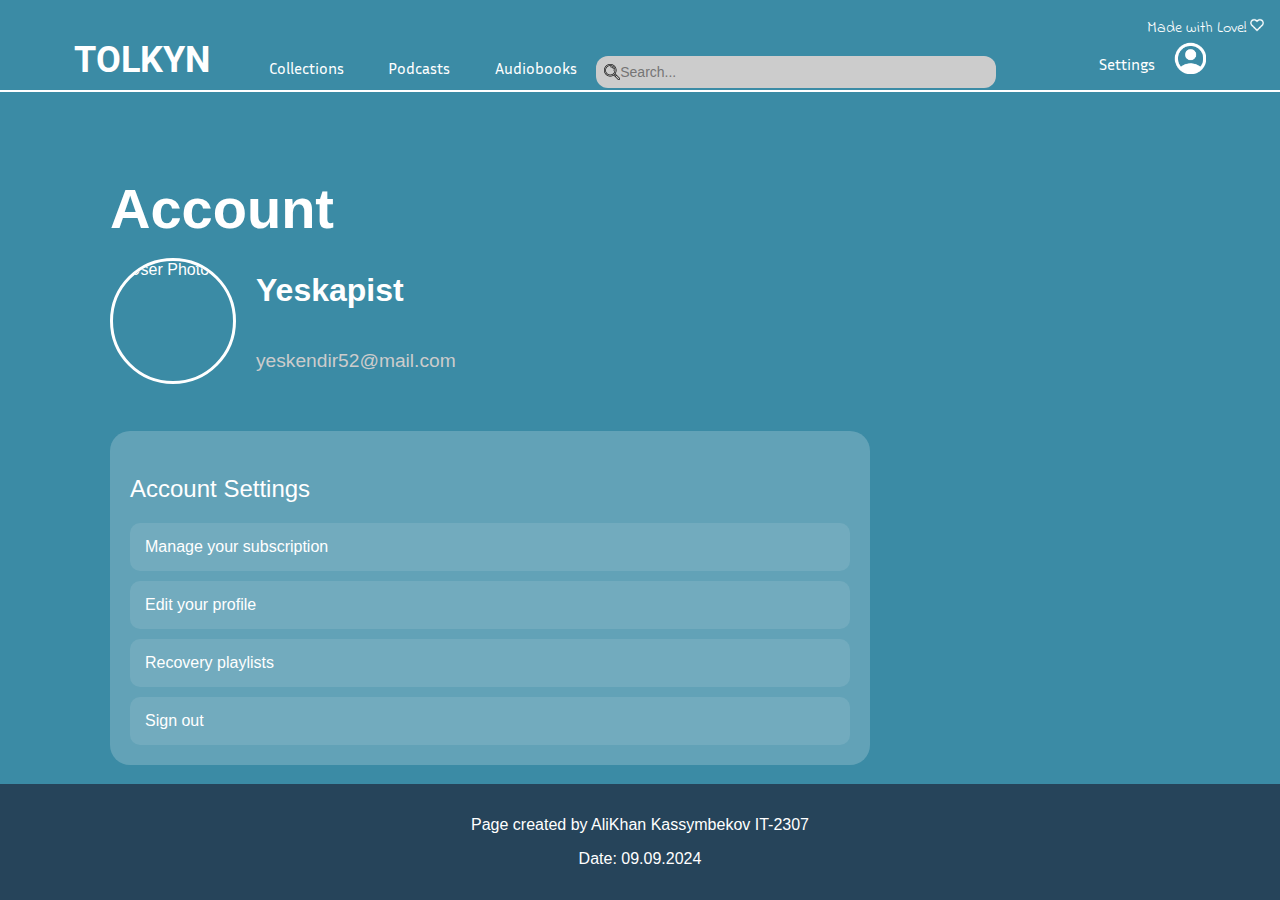
==== account.html @ 8cffb28a "update" ====
<!DOCTYPE html>
<html lang="en">
<head>
    <meta charset="UTF-8">
    <meta name="viewport" content="width=device-width, initial-scale=1.0">
    <link rel="stylesheet" href="menu.css"> 
    <link rel="stylesheet" href="account.css"> 
    <link rel="preconnect" href="https://fonts.googleapis.com">
    <link rel="preconnect" href="https://fonts.gstatic.com" crossorigin>
    <link href="https://fonts.googleapis.com/css2?family=Roboto:wght@100;700&display=swap" rel="stylesheet">
    <link rel="preconnect" href="https://fonts.googleapis.com">
    <link rel="preconnect" href="https://fonts.gstatic.com" crossorigin>
    <link href="https://fonts.googleapis.com/css2?family=Inria+Sans:wght@300;400&display=swap" rel="stylesheet">
    <link rel="preconnect" href="https://fonts.googleapis.com">
    <link rel="preconnect" href="https://fonts.gstatic.com" crossorigin>
    <link href="https://fonts.googleapis.com/css2?family=Indie+Flower&family=Inria+Sans:wght@300;400&display=swap" rel="stylesheet">
    <title>Tolkyn</title>
</head>
<body>

<div class="header">
    <div class="container">
        <div class="header-line"> 

            <div class="header-name">
                <a class="nav-header" href="home.html">TOLKYN</a>
            </div>
            <div class="nav">
                <a class="nav-item" href="collections.html">Collections</a>
                <a class="nav-item" href="podcasts.html">Podcasts</a>
                <a class="nav-item" href="audiobooks.html">Audiobooks</a>
            </div>

            <form autocomplete="off" action="/search" method="GET">
                <div class="autocomplete">
                  <div class="search-container">
                    <img src="images/lens.png" class="search-icon" alt="Search Icon">
                    <input id="search" type="text" name="query" placeholder="Search...">
                  </div>
                </div>
            </form>

            <div class="menu-settings">
                <a class="nav-item" href="settings.html">Settings</a>
            </div>
            <div class="menu-account">
                <a href="account.html">
                    <img class="account-image" src="images/account.png" alt="account">
                </a>
            </div>

            

        </div>
    </div>
    <div class="made-with-love">
        Made with Love!
        <img class="heart-image" src="images/heart.png" >
    </div>
</div>
<div class="bar1"></div>
<div class="main-account">
    <h1 class="account-title">Account</h1>
    <div class="account-info">
        <img class="account-photo" src="/Users/topcash/Documents/music_website-3/images/accountmertay.jpg" alt="User Photo">
        <div class="account-details">
            <h1 class="account-name">Yeskapist</h1>
            <p class="account-email">yeskendir52@mail.com</p>
        </div>
    </div>
    <div class="account-settings">
        <p class="settings-title">Account Settings</p>
        <div class="settings-options">
            <div class="setting-block">Manage your subscription</div>
            <div class="setting-block">Edit your profile</div>
            <div class="setting-block">Recovery playlists</div>
            <div class="setting-block">Sign out</div>
        </div>
    </div>
</div>
    


    <footer class="footer">
        <p>Page created by AliKhan Kassymbekov IT-2307</p>
        <p>Date: 09.09.2024</p>
    </footer>
</body>
</html>
---- menu.css ----
body {
    width: 100%;
    margin: 0;
    background-color: #3B8BA5;
}

.container {
    margin: 0 5%; /* заменено 100px на 5% */
}

.header {
    background-color: #3B8BA5; /* Selected style */
    height: 7%; /* Высота зависит от высоты экрана */
    background-repeat: no-repeat;
}

.header-line {
    display: flex;
    align-items: center;
    justify-content: space-around;
}

.header-name {
    padding-top: 2rem; /* заменено 36px на 2rem */
}

.nav {
    padding-top: 3rem; /* заменено 51px на 3rem */
}

.autocomplete {
    padding-top: 3.5rem; /* заменено 54px на 3.5rem */
}

.search-container {
    position:relative;
    width: 180%; /* заменено 220% на 80% для более нормального отображения */
    height: 2rem; /* заменено 31px на 2rem */
    border-radius: 0.75rem; /* заменено 15px на 0.75rem */
    background-color: #cccccc;
    display: flex;
    align-items: center;
    padding-left: 1rem; /* заменено 28px на 1rem */
}

.search-icon {
    position: absolute;
    left: 0.5rem; /* заменено 10px на 0.5rem */
    width: 1rem; /* заменено 16px на 1rem */
    height: 1rem; /* заменено 16px на 1rem */
}

input[type="text"] {
    width: 100%;
    height: 100%;
    border: none;
    outline: none;
    background-color: transparent;
    padding: 0.5rem; /* заменено 5px на 0.5rem */
    font-size: 0.875rem; /* заменено 14px на 0.875rem */
}

.menu-settings {
    padding-top: 2.5rem; /* заменено 45px на 2.5rem */
    margin-left: 20%; /* заменено 35% на 10% для лучшего отображения */
}

.menu-account {
    padding-top: 2rem; /* заменено 40px на 2rem */
    margin-right: 0%; /* заменено -16% на -8% для лучшего отображения */
}

.account-image {
    width: 2rem; /* заменено 33px на 2rem */
    height: 2rem; /* заменено 33px на 2rem */
}

.made-with-love {
    color: #fff;
    text-decoration: none;
    font-family: "Indie Flower", cursive;
    font-weight: 400;
    font-size: 1rem; /* заменено 15px на 1rem */
    position: absolute;
    top: 1rem; /* заменено 0 на 1rem */
    right: 1rem; /* заменено 0 на 1rem */
    text-align: right;
    z-index: 1;
    transition: color 0.25s linear;
}

.made-with-love:hover {
    color: crimson;
}

.heart-image {
    width: 0.875rem; /* заменено 14px на 0.875rem */
    height: 0.875rem; /* заменено 14px на 0.875rem */
}

.nav-header {
    color: #fff;
    text-decoration: none;
    font-family: "Roboto", sans-serif;
    font-weight: 700;
    font-size: 2.25rem; /* заменено 36px на 2.25rem */
    transition: color 0.25s linear;
}

.nav-header:hover {
    color: #cccccc;
}

.nav-item {
    color: #fff;
    text-decoration: none;
    font-family: "Inria Sans", sans-serif;
    font-weight: 400;
    font-size: 1rem; /* заменено 15px на 1rem */
    margin-left: 2.5rem; /* заменено 40px на 2.5rem */
    transition: color 0.25s linear;
}

.nav-item:hover {
    color: coral;
}

.bar1 {
    position: absolute;
    width: 100%;
    height: 0.2vh;
    top: 10%; /* заменено 116px на 10vh */
    background: #FFFFFF;
}

.footer {
    text-align: center;
    position: fixed;
    bottom: 0;
    left: 0;
    right: 0;
    background-color: #26445A;
    padding: 1rem; /* добавлено для отступов */
    box-sizing: border-box;
}
---- account.css ----
body {
    font-family: Arial, sans-serif;
    background-color: #3B8BA5; /* Основной фон */
    color: #fff;
}

.main-account {
    position: relative;
    top: 50px; /* Уменьшил расстояние сверху */
    left: 110px;
    width: 760px;
}

.account-title {
    font-size: 3.5rem; /* Увеличил шрифт */
    margin-bottom: 10px; /* Уменьшил отступ снизу */
    color: white;
}

.account-info {
    display: flex;
    align-items: center;
    margin-bottom: 40px;
    position: relative;
}

.account-photo {
    width: 120px;
    height: 120px;
    border-radius: 50%;
    margin-right: 20px;
    border: 3px solid white; /* Белая окантовка */
}

.account-details {
    display: flex;
    flex-direction: column;
    justify-content: center; /* Центровка по вертикали относительно фото */
    height: 100%;
}

.account-name {
    font-size: 2rem; /* Увеличил шрифт для никнейма */
    font-weight: bold;
}

.account-email {
    font-size: 1.2rem;
    color: #cccccc;
}

.account-settings {
    background-color: rgba(255, 255, 255, 0.2); /* Сделал светлее чем фон */
    padding: 20px;
    border-radius: 20px;
}

.settings-title {
    font-size: 1.5rem;
    margin-bottom: 20px;
}

.settings-options {
    display: flex;
    flex-direction: column;
    gap: 10px;
}

.setting-block {
    background-color: rgba(255, 255, 255, 0.1);
    padding: 15px;
    border-radius: 10px;
    cursor: pointer;
    transition: background-color 0.3s;
}

.setting-block:hover {
    background-color: rgba(255, 255, 255, 0.2);
}
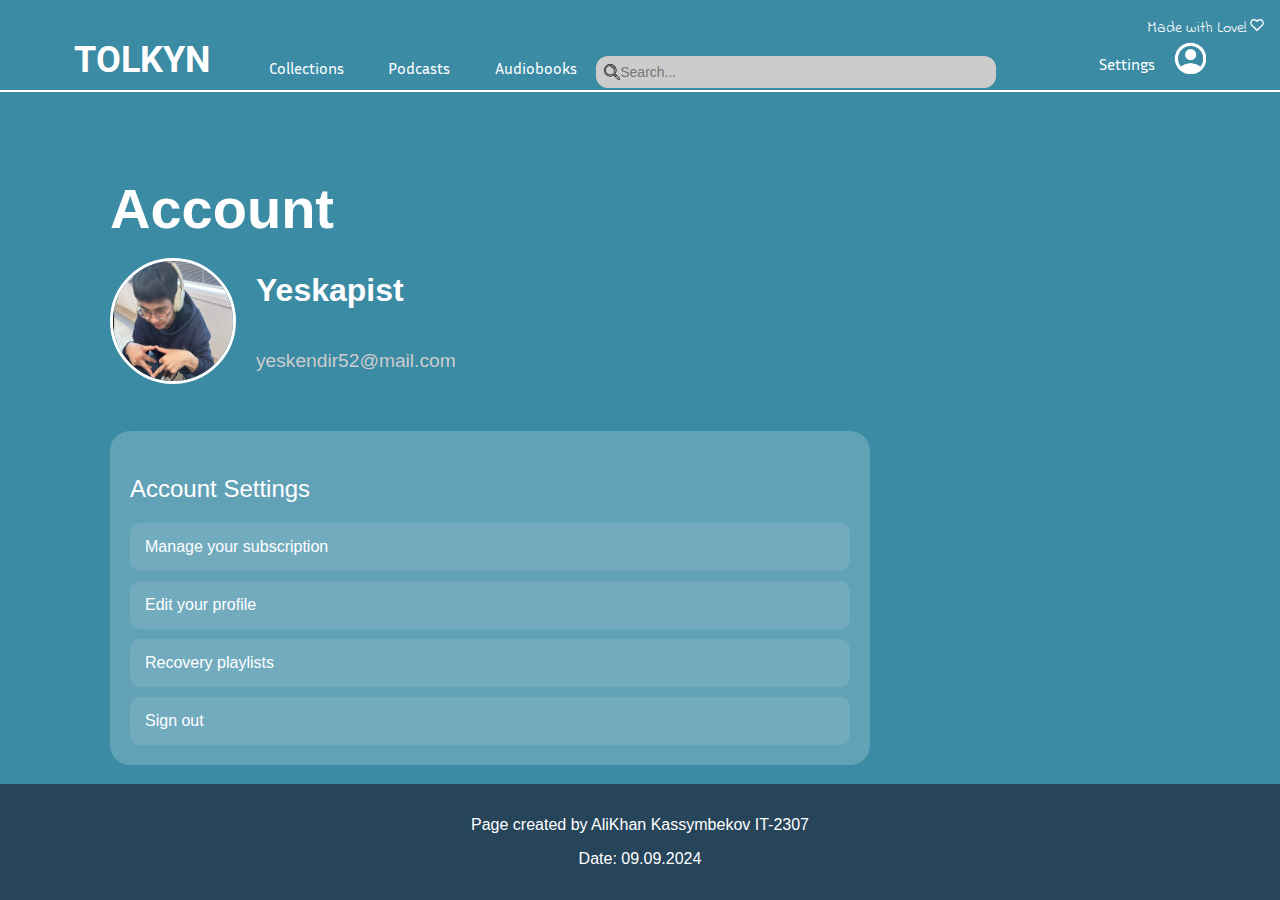
==== commit 6218dd8c: "update" ====
--- a/account.html
+++ b/account.html
@@ -62,7 +62,7 @@
 <div class="main-account">
     <h1 class="account-title">Account</h1>
     <div class="account-info">
-        <img class="account-photo" src="/Users/topcash/Documents/music_website-3/images/accountmertay.jpg" alt="User Photo">
+        <img class="account-photo" src="images/accountmertay.jpg" alt="User Photo">
         <div class="account-details">
             <h1 class="account-name">Yeskapist</h1>
             <p class="account-email">yeskendir52@mail.com</p>
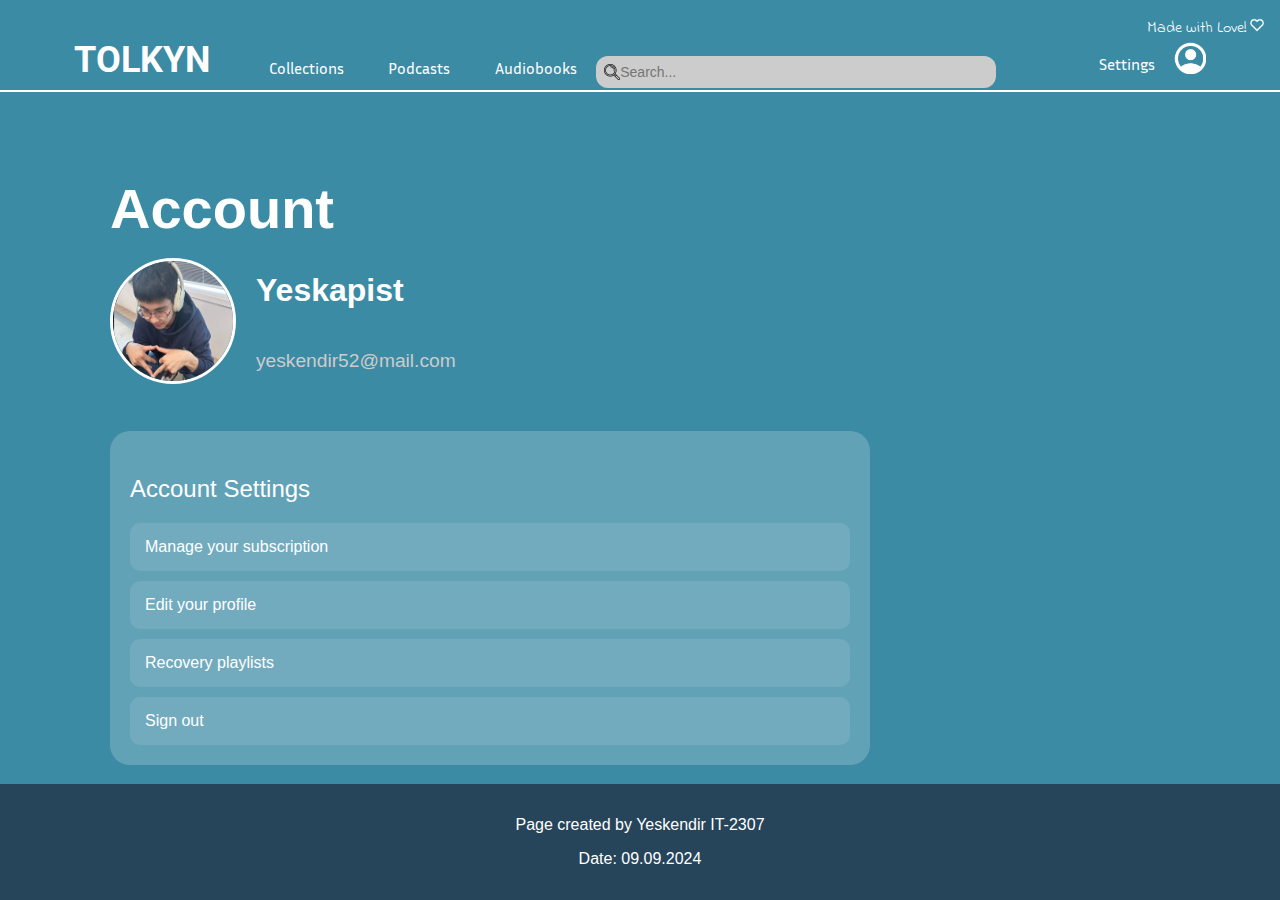
==== commit fe631d32: "Updated account.html by Yeskendir" ====
--- a/account.html
+++ b/account.html
@@ -82,7 +82,7 @@
 
 
     <footer class="footer">
-        <p>Page created by AliKhan Kassymbekov IT-2307</p>
+        <p>Page created by Yeskendir IT-2307</p>
         <p>Date: 09.09.2024</p>
     </footer>
 </body>
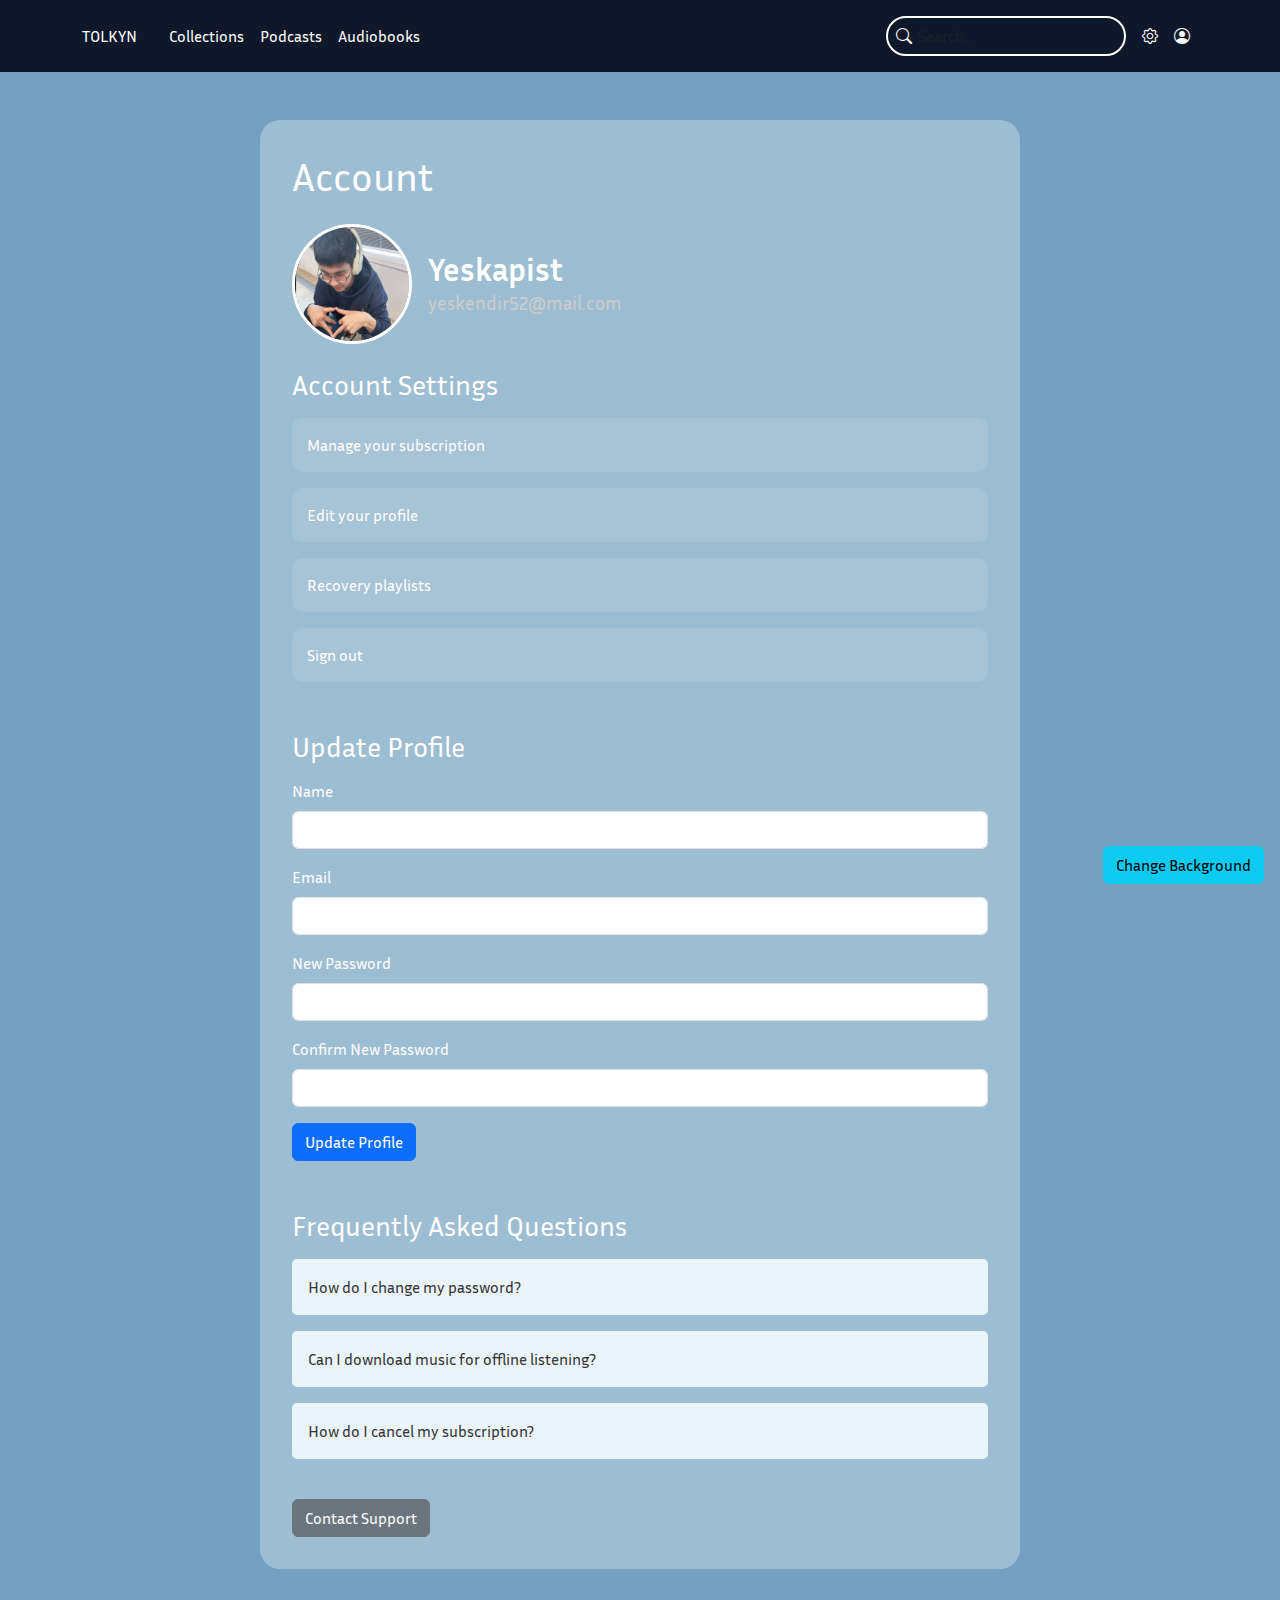
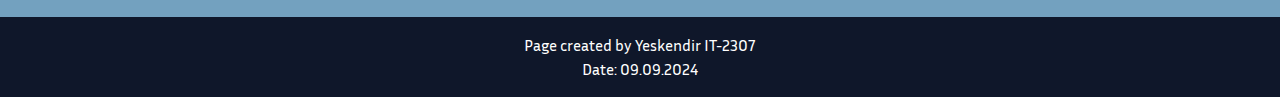
==== commit 4f8d5b40: "updated site 22 october" ====
--- a/account.html
+++ b/account.html
@@ -3,87 +3,287 @@
 <head>
     <meta charset="UTF-8">
     <meta name="viewport" content="width=device-width, initial-scale=1.0">
-    <link rel="stylesheet" href="menu.css"> 
-    <link rel="stylesheet" href="account.css"> 
-    <link rel="preconnect" href="https://fonts.googleapis.com">
-    <link rel="preconnect" href="https://fonts.gstatic.com" crossorigin>
-    <link href="https://fonts.googleapis.com/css2?family=Roboto:wght@100;700&display=swap" rel="stylesheet">
-    <link rel="preconnect" href="https://fonts.googleapis.com">
-    <link rel="preconnect" href="https://fonts.gstatic.com" crossorigin>
-    <link href="https://fonts.googleapis.com/css2?family=Inria+Sans:wght@300;400&display=swap" rel="stylesheet">
-    <link rel="preconnect" href="https://fonts.googleapis.com">
-    <link rel="preconnect" href="https://fonts.gstatic.com" crossorigin>
-    <link href="https://fonts.googleapis.com/css2?family=Indie+Flower&family=Inria+Sans:wght@300;400&display=swap" rel="stylesheet">
-    <title>Tolkyn</title>
+    <title>Tolkyn - Account</title>
+    <link href="https://cdn.jsdelivr.net/npm/bootstrap@5.3.3/dist/css/bootstrap.min.css" rel="stylesheet">
+    <link href="https://fonts.googleapis.com/css2?family=Inria+Sans:wght@300;400;700&display=swap" rel="stylesheet">
+    <link rel="stylesheet" href="https://cdn.jsdelivr.net/npm/bootstrap-icons@1.11.3/font/bootstrap-icons.min.css">
+    <style>
+        :root {
+            --primary-color: #1E3A8A;
+            --secondary-color: #F8C0EB;
+            --tertiary-color: #ebf4fa;
+            --quaternary-color: #c5cfd6;
+            --body-bg: #73a1bf;
+            --header-footer-bg: #0F172A;
+            --account-bg: rgba(255, 255, 255, 0.3);
+        }
+        body {
+            font-family: 'Inria Sans', sans-serif;
+            background-color: var(--body-bg);
+            color: #fff;
+        }
+        .header, .footer {
+            background-color: var(--header-footer-bg);
+            color: white;
+        }
+        .nav-link {
+            color: white !important;
+        }
+        .search-icon {
+            position: absolute;
+            left: 10px;
+            top: 50%;
+            transform: translateY(-50%);
+        }
+        .main-account {
+            max-width: 760px;
+            margin: 3rem auto;
+            padding: 2rem;
+            background-color: var(--account-bg);
+            border-radius: 20px;
+        }
+        .account-photo {
+            width: 120px;
+            height: 120px;
+            border-radius: 50%;
+            border: 3px solid white;
+        }
+        .account-name {
+            font-size: 2rem;
+            font-weight: bold;
+        }
+        .account-email {
+            font-size: 1.2rem;
+            color: #cccccc;
+        }
+        .setting-block {
+            background-color: rgba(255, 255, 255, 0.1);
+            padding: 15px;
+            border-radius: 10px;
+            cursor: pointer;
+            transition: background-color 0.3s;
+        }
+        .setting-block:hover {
+            background-color: rgba(255, 255, 255, 0.2);
+        }
+        .faq-item {
+            margin-bottom: 1rem;
+        }
+        .faq-question {
+            background-color: var(--tertiary-color);
+            color: #333;
+            padding: 1rem;
+            border-radius: 5px;
+            cursor: pointer;
+        }
+        .faq-answer {
+            background-color: var(--quaternary-color);
+            color: #333;
+            padding: 1rem;
+            border-radius: 0 0 5px 5px;
+            display: none;
+        }
+        .popup {
+            display: none;
+            position: fixed;
+            top: 0;
+            left: 0;
+            width: 100%;
+            height: 100%;
+            background-color: rgba(0, 0, 0, 0.5);
+            justify-content: center;
+            align-items: center;
+        }
+        .popup-content {
+            background-color: white;
+            padding: 2rem;
+            border-radius: 10px;
+            max-width: 500px;
+            width: 100%;
+        }
+        .close-popup {
+            float: right;
+            cursor: pointer;
+        }
+    </style>
 </head>
 <body>
-
-<div class="header">
-    <div class="container">
-        <div class="header-line"> 
-
-            <div class="header-name">
-                <a class="nav-header" href="home.html">TOLKYN</a>
-            </div>
-            <div class="nav">
-                <a class="nav-item" href="collections.html">Collections</a>
-                <a class="nav-item" href="podcasts.html">Podcasts</a>
-                <a class="nav-item" href="audiobooks.html">Audiobooks</a>
-            </div>
-
-            <form autocomplete="off" action="/search" method="GET">
-                <div class="autocomplete">
-                  <div class="search-container">
-                    <img src="images/lens.png" class="search-icon" alt="Search Icon">
-                    <input id="search" type="text" name="query" placeholder="Search...">
-                  </div>
-                </div>
+    <header class="header py-3">
+        <div class="container">
+            <div class="d-flex justify-content-between align-items-center">
+                <div class="d-flex align-items-center">
+                    <a class="navbar-brand text-white me-4" href="home.html">TOLKYN</a>
+                    <nav class="d-flex">
+                        <a class="nav-link mx-2" href="collections.html">Collections</a>
+                        <a class="nav-link mx-2" href="podcasts.html">Podcasts</a>
+                        <a class="nav-link mx-2" href="audiobooks.html">Audiobooks</a>
+                    </nav>
+                </div>
+                <div class="d-flex align-items-center">
+                    <div class="position-relative mx-2">
+                        <i class="bi bi-search search-icon text-white"></i>
+                        <input type="text" class="form-control bg-transparent text-white border-2 border-white rounded-pill" placeholder="Search..." style="padding-left: 30px;">
+                    </div>
+                    <a class="nav-link mx-2" href="settings.html"><i class="bi bi-gear text-white"></i></a>
+                    <a class="nav-link mx-2" href="account.html"><i class="bi bi-person-circle text-white"></i></a>
+                </div>
+            </div>
+        </div>
+    </header>
+
+    <main class="container my-5">
+        <div class="main-account">
+            <h1 class="mb-4">Account</h1>
+            <div class="d-flex align-items-center mb-4">
+                <img class="account-photo me-3" src="images/accountmertay.jpg" alt="User Photo">
+                <div>
+                    <h2 class="account-name mb-0">Yeskapist</h2>
+                    <p class="account-email mb-0">yeskendir52@mail.com</p>
+                </div>
+            </div>
+            <h3 class="mb-3">Account Settings</h3>
+            <div class="d-flex flex-column gap-3">
+                <div class="setting-block">Manage your subscription</div>
+                <div class="setting-block">Edit your profile</div>
+                <div class="setting-block">Recovery playlists</div>
+                <div class="setting-block">Sign out</div>
+            </div>
+
+            <h3 class="mt-5 mb-3">Update Profile</h3>
+            <form id="profileForm" class="mb-5">
+                <div class="mb-3">
+                    <label for="name" class="form-label">Name</label>
+                    <input type="text" class="form-control" id="name" required>
+                </div>
+                <div class="mb-3">
+                    <label for="email" class="form-label">Email</label>
+                    <input type="email" class="form-control" id="email" required>
+                </div>
+                <div class="mb-3">
+                    <label for="password" class="form-label">New Password</label>
+                    <input type="password" class="form-control" id="password" minlength="8">
+                </div>
+                <div class="mb-3">
+                    <label for="confirmPassword" class="form-label">Confirm New Password</label>
+                    <input type="password" class="form-control" id="confirmPassword">
+                </div>
+                <button type="submit" class="btn btn-primary">Update Profile</button>
             </form>
 
-            <div class="menu-settings">
-                <a class="nav-item" href="settings.html">Settings</a>
-            </div>
-            <div class="menu-account">
-                <a href="account.html">
-                    <img class="account-image" src="images/account.png" alt="account">
-                </a>
-            </div>
-
-            
-
+            <h3 class="mb-3">Frequently Asked Questions</h3>
+            <div id="faqAccordion">
+                <div class="faq-item">
+                    <div class="faq-question">How do I change my password?</div>
+                    <div class="faq-answer">To change your password, go to your account settings and select "Change Password". Follow the prompts to enter your current password and set a new one.</div>
+                </div>
+                <div class="faq-item">
+                    <div class="faq-question">Can I download music for offline listening?</div>
+                    <div class="faq-answer">Yes, premium subscribers can download music for offline listening. Look for the download icon next to songs, albums, or playlists.</div>
+                </div>
+                <div class="faq-item">
+                    <div class="faq-question">How do I cancel my subscription?</div>
+                    <div class="faq-answer">Nah uh.<br>You stay with us little one. Forever.</div>
+                </div>
+            </div>
+
+            <button id="showPopupBtn" class="btn btn-secondary mt-4">Contact Support</button>
+        </div>
+    </main>
+
+    <div id="contactPopup" class="popup">
+        <div class="popup-content">
+            <span class="close-popup">&times;</span>
+            <h2>Contact Support</h2>
+            <form id="contactForm">
+                <div class="mb-3">
+                    <label for="contactName" class="form-label">Name</label>
+                    <input type="text" class="form-control" id="contactName" required>
+                </div>
+                <div class="mb-3">
+                    <label for="contactEmail" class="form-control">Email</label>
+                    <input type="email" class="form-control" id="contactEmail" required>
+                </div>
+                <div class="mb-3">
+                    <label for="contactMessage" class="form-label">Message</label>
+                    <textarea class="form-control" id="contactMessage" rows="3" required></textarea>
+                </div>
+                <button type="submit" class="btn btn-primary">Send Message</button>
+            </form>
         </div>
     </div>
-    <div class="made-with-love">
-        Made with Love!
-        <img class="heart-image" src="images/heart.png" >
-    </div>
-</div>
-<div class="bar1"></div>
-<div class="main-account">
-    <h1 class="account-title">Account</h1>
-    <div class="account-info">
-        <img class="account-photo" src="images/accountmertay.jpg" alt="User Photo">
-        <div class="account-details">
-            <h1 class="account-name">Yeskapist</h1>
-            <p class="account-email">yeskendir52@mail.com</p>
-        </div>
-    </div>
-    <div class="account-settings">
-        <p class="settings-title">Account Settings</p>
-        <div class="settings-options">
-            <div class="setting-block">Manage your subscription</div>
-            <div class="setting-block">Edit your profile</div>
-            <div class="setting-block">Recovery playlists</div>
-            <div class="setting-block">Sign out</div>
-        </div>
-    </div>
-</div>
-    
-
-
-    <footer class="footer">
-        <p>Page created by Yeskendir IT-2307</p>
-        <p>Date: 09.09.2024</p>
+
+    <button id="changeBackgroundBtn" class="btn btn-info position-fixed bottom-0 end-0 m-3">Change Background</button>
+
+    <footer class="footer text-center py-3 mt-5">
+        <p class="mb-0">Page created by Yeskendir IT-2307</p>
+        <p class="mb-0">Date: 09.09.2024</p>
     </footer>
+
+    <script src="https://cdn.jsdelivr.net/npm/bootstrap@5.3.3/dist/js/bootstrap.bundle.min.js"></script>
+    <script>
+        // Form Validation
+        document.getElementById('profileForm').addEventListener('submit', function(e) {
+            e.preventDefault();
+            const name = document.getElementById('name').value;
+            const email = document.getElementById('email').value;
+            const password = document.getElementById('password').value;
+            const confirmPassword = document.getElementById('confirmPassword').value;
+
+            if (!name || !email) {
+                alert('Please fill in all required fields.');
+                return;
+            }
+
+            if (password && password.length < 8) {
+                alert('Password must be at least 8 characters long.');
+                return;
+            }
+
+            if (password !== confirmPassword) {
+                alert('Passwords do not match.');
+                return;
+            }
+
+            alert('Profile updated successfully!');
+            this.reset();
+        });
+
+        // Accordion for FAQs
+        document.querySelectorAll('.faq-question').forEach(question => {
+            question.addEventListener('click', () => {
+                const answer = question.nextElementSibling;
+                answer.style.display = answer.style.display === 'block' ? 'none' : 'block';
+            });
+        });
+
+        // Popup Subscription or Contact Form
+        const popup = document.getElementById('contactPopup');
+        const showPopupBtn = document.getElementById('showPopupBtn');
+        const closePopup = document.querySelector('.close-popup');
+
+        showPopupBtn.addEventListener('click', () => {
+            popup.style.display = 'flex';
+        });
+
+        closePopup.addEventListener('click', () => {
+            popup.style.display = 'none';
+        });
+
+        window.addEventListener('click', (e) => {
+            if (e.target === popup) {
+                popup.style.display = 'none';
+            }
+        });
+
+        // Change Background Color
+        const changeBackgroundBtn = document.getElementById('changeBackgroundBtn');
+        const colors = ['#3B8BA5', '#4A5899', '#6A5ACD', '#8B4513', '#2F4F4F'];
+        let currentColorIndex = 0;
+
+        changeBackgroundBtn.addEventListener('click', () => {
+            currentColorIndex = (currentColorIndex + 1) % colors.length;
+            document.body.style.backgroundColor = colors[currentColorIndex];
+        });
+    </script>
 </body>
-</html>
+</html>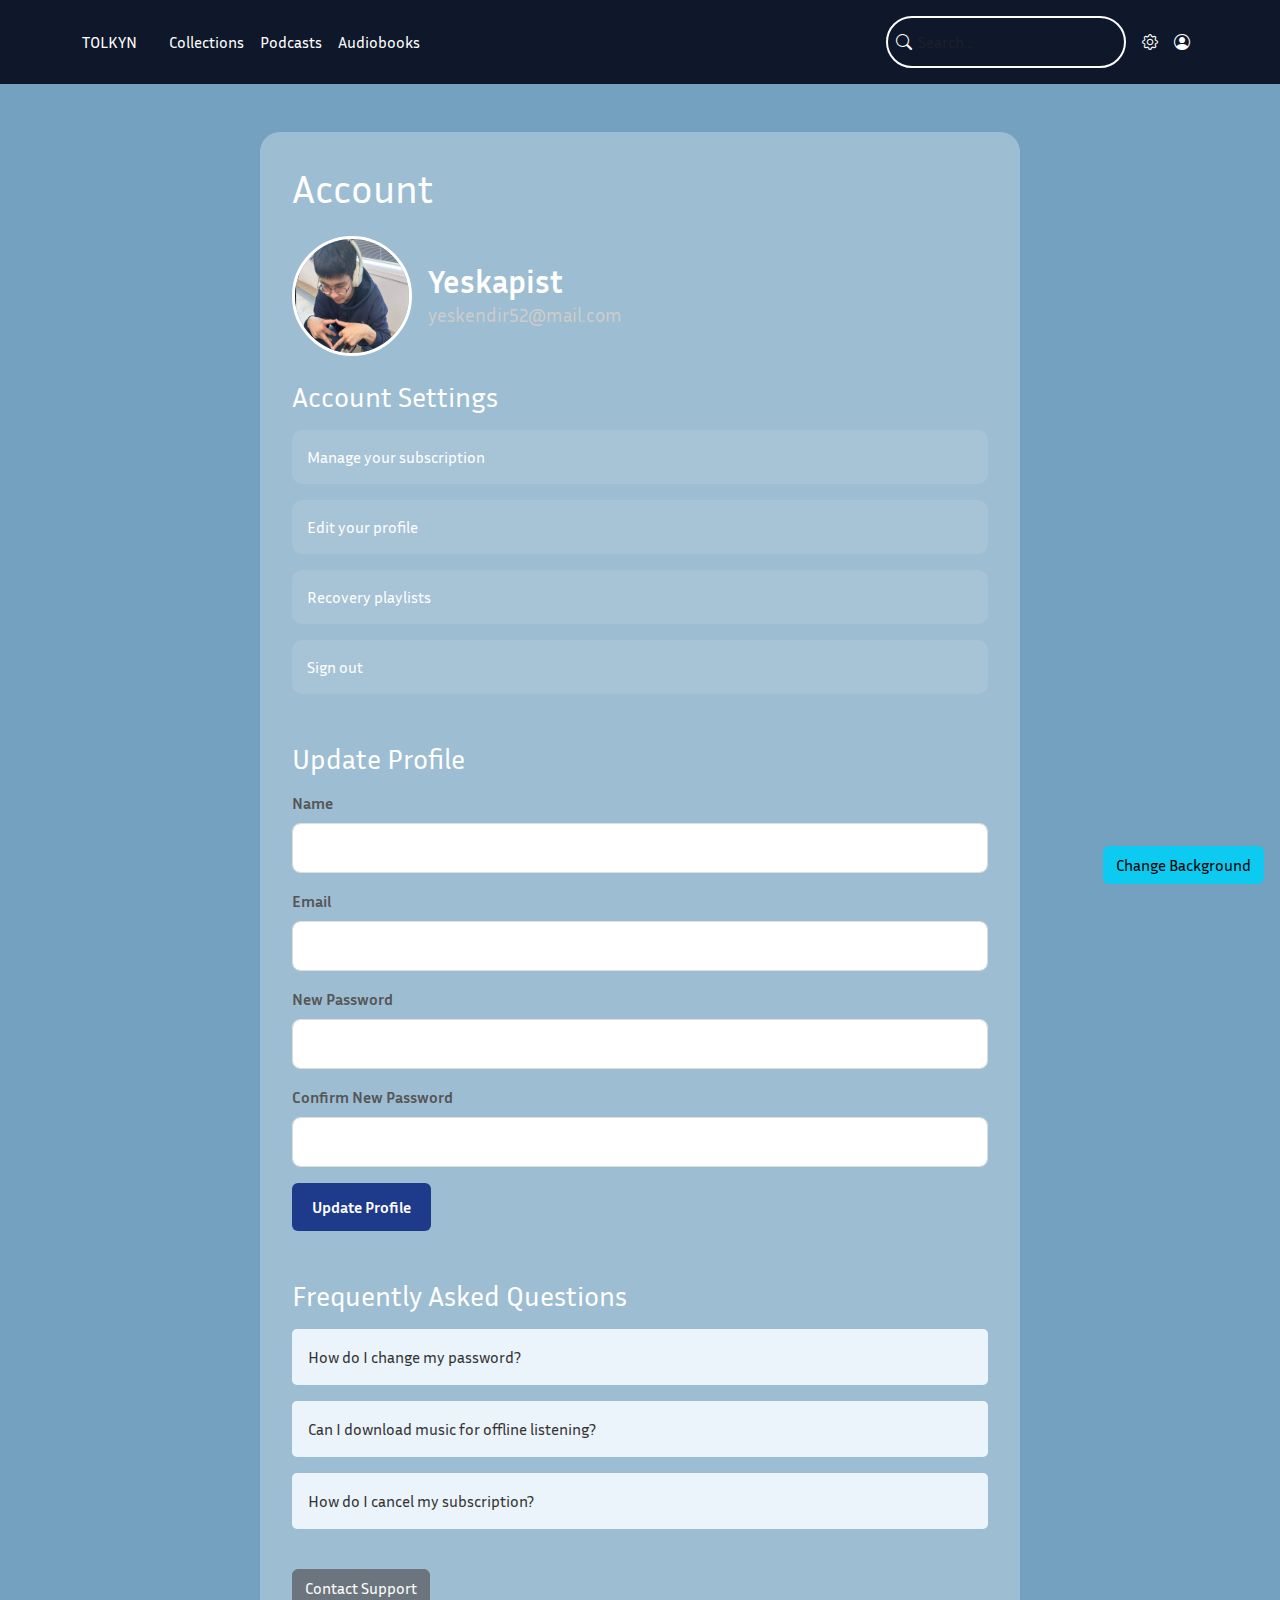
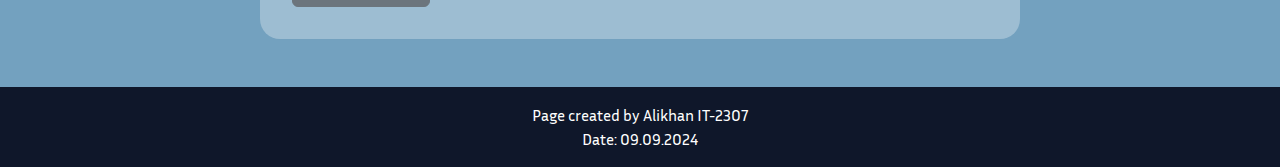
==== commit 166870c4: "added popup contactus" ====
--- a/account.html
+++ b/account.html
@@ -7,105 +7,7 @@
     <link href="https://cdn.jsdelivr.net/npm/bootstrap@5.3.3/dist/css/bootstrap.min.css" rel="stylesheet">
     <link href="https://fonts.googleapis.com/css2?family=Inria+Sans:wght@300;400;700&display=swap" rel="stylesheet">
     <link rel="stylesheet" href="https://cdn.jsdelivr.net/npm/bootstrap-icons@1.11.3/font/bootstrap-icons.min.css">
-    <style>
-        :root {
-            --primary-color: #1E3A8A;
-            --secondary-color: #F8C0EB;
-            --tertiary-color: #ebf4fa;
-            --quaternary-color: #c5cfd6;
-            --body-bg: #73a1bf;
-            --header-footer-bg: #0F172A;
-            --account-bg: rgba(255, 255, 255, 0.3);
-        }
-        body {
-            font-family: 'Inria Sans', sans-serif;
-            background-color: var(--body-bg);
-            color: #fff;
-        }
-        .header, .footer {
-            background-color: var(--header-footer-bg);
-            color: white;
-        }
-        .nav-link {
-            color: white !important;
-        }
-        .search-icon {
-            position: absolute;
-            left: 10px;
-            top: 50%;
-            transform: translateY(-50%);
-        }
-        .main-account {
-            max-width: 760px;
-            margin: 3rem auto;
-            padding: 2rem;
-            background-color: var(--account-bg);
-            border-radius: 20px;
-        }
-        .account-photo {
-            width: 120px;
-            height: 120px;
-            border-radius: 50%;
-            border: 3px solid white;
-        }
-        .account-name {
-            font-size: 2rem;
-            font-weight: bold;
-        }
-        .account-email {
-            font-size: 1.2rem;
-            color: #cccccc;
-        }
-        .setting-block {
-            background-color: rgba(255, 255, 255, 0.1);
-            padding: 15px;
-            border-radius: 10px;
-            cursor: pointer;
-            transition: background-color 0.3s;
-        }
-        .setting-block:hover {
-            background-color: rgba(255, 255, 255, 0.2);
-        }
-        .faq-item {
-            margin-bottom: 1rem;
-        }
-        .faq-question {
-            background-color: var(--tertiary-color);
-            color: #333;
-            padding: 1rem;
-            border-radius: 5px;
-            cursor: pointer;
-        }
-        .faq-answer {
-            background-color: var(--quaternary-color);
-            color: #333;
-            padding: 1rem;
-            border-radius: 0 0 5px 5px;
-            display: none;
-        }
-        .popup {
-            display: none;
-            position: fixed;
-            top: 0;
-            left: 0;
-            width: 100%;
-            height: 100%;
-            background-color: rgba(0, 0, 0, 0.5);
-            justify-content: center;
-            align-items: center;
-        }
-        .popup-content {
-            background-color: white;
-            padding: 2rem;
-            border-radius: 10px;
-            max-width: 500px;
-            width: 100%;
-        }
-        .close-popup {
-            float: right;
-            cursor: pointer;
-        }
-    </style>
+    <link rel="stylesheet" href="account.css">
 </head>
 <body>
     <header class="header py-3">
@@ -114,9 +16,9 @@
                 <div class="d-flex align-items-center">
                     <a class="navbar-brand text-white me-4" href="home.html">TOLKYN</a>
                     <nav class="d-flex">
-                        <a class="nav-link mx-2" href="collections.html">Collections</a>
-                        <a class="nav-link mx-2" href="podcasts.html">Podcasts</a>
-                        <a class="nav-link mx-2" href="audiobooks.html">Audiobooks</a>
+                        <a class="nav-link mx-2" href="updateInFuture/collections.html">Collections</a>
+                        <a class="nav-link mx-2" href="updateInFuture/podcasts.html">Podcasts</a>
+                        <a class="nav-link mx-2" href="updateInFuture/audiobooks.html">Audiobooks</a>
                     </nav>
                 </div>
                 <div class="d-flex align-items-center">
@@ -200,90 +102,40 @@
                     <input type="text" class="form-control" id="contactName" required>
                 </div>
                 <div class="mb-3">
-                    <label for="contactEmail" class="form-control">Email</label>
+                    <label for="contactEmail" class="form-label">Email</label>
                     <input type="email" class="form-control" id="contactEmail" required>
                 </div>
                 <div class="mb-3">
+                    <label for="contactSubject" class="form-label">Subject</label>
+                    <select class="form-control" id="contactSubject" required>
+                        <option value="">Select a subject</option>
+                        <option value="account">Account Issues</option>
+                        <option value="billing">Billing Inquiries</option>
+                        <option value="technical">Technical Support</option>
+                        <option value="feedback">Feedback</option>
+                        <option value="other">Other</option>
+                    </select>
+                </div>
+                <div class="mb-3">
                     <label for="contactMessage" class="form-label">Message</label>
-                    <textarea class="form-control" id="contactMessage" rows="3" required></textarea>
+                    <textarea class="form-control" id="contactMessage" rows="4" required></textarea>
                 </div>
-                <button type="submit" class="btn btn-primary">Send Message</button>
+                <button type="submit" class="btn btn-primary w-100">Send Message</button>
             </form>
+            <div id="successMessage" class="success-message">
+                Your message has been sent successfully. We'll get back to you soon!
+            </div>
         </div>
     </div>
 
     <button id="changeBackgroundBtn" class="btn btn-info position-fixed bottom-0 end-0 m-3">Change Background</button>
 
     <footer class="footer text-center py-3 mt-5">
-        <p class="mb-0">Page created by Yeskendir IT-2307</p>
+        <p class="mb-0">Page created by Alikhan IT-2307</p>
         <p class="mb-0">Date: 09.09.2024</p>
     </footer>
 
     <script src="https://cdn.jsdelivr.net/npm/bootstrap@5.3.3/dist/js/bootstrap.bundle.min.js"></script>
-    <script>
-        // Form Validation
-        document.getElementById('profileForm').addEventListener('submit', function(e) {
-            e.preventDefault();
-            const name = document.getElementById('name').value;
-            const email = document.getElementById('email').value;
-            const password = document.getElementById('password').value;
-            const confirmPassword = document.getElementById('confirmPassword').value;
-
-            if (!name || !email) {
-                alert('Please fill in all required fields.');
-                return;
-            }
-
-            if (password && password.length < 8) {
-                alert('Password must be at least 8 characters long.');
-                return;
-            }
-
-            if (password !== confirmPassword) {
-                alert('Passwords do not match.');
-                return;
-            }
-
-            alert('Profile updated successfully!');
-            this.reset();
-        });
-
-        // Accordion for FAQs
-        document.querySelectorAll('.faq-question').forEach(question => {
-            question.addEventListener('click', () => {
-                const answer = question.nextElementSibling;
-                answer.style.display = answer.style.display === 'block' ? 'none' : 'block';
-            });
-        });
-
-        // Popup Subscription or Contact Form
-        const popup = document.getElementById('contactPopup');
-        const showPopupBtn = document.getElementById('showPopupBtn');
-        const closePopup = document.querySelector('.close-popup');
-
-        showPopupBtn.addEventListener('click', () => {
-            popup.style.display = 'flex';
-        });
-
-        closePopup.addEventListener('click', () => {
-            popup.style.display = 'none';
-        });
-
-        window.addEventListener('click', (e) => {
-            if (e.target === popup) {
-                popup.style.display = 'none';
-            }
-        });
-
-        // Change Background Color
-        const changeBackgroundBtn = document.getElementById('changeBackgroundBtn');
-        const colors = ['#3B8BA5', '#4A5899', '#6A5ACD', '#8B4513', '#2F4F4F'];
-        let currentColorIndex = 0;
-
-        changeBackgroundBtn.addEventListener('click', () => {
-            currentColorIndex = (currentColorIndex + 1) % colors.length;
-            document.body.style.backgroundColor = colors[currentColorIndex];
-        });
-    </script>
+    <script src="account.js"></script>
 </body>
 </html>--- a/account.css
+++ b/account.css
@@ -0,0 +1,155 @@
+:root {
+    --primary-color: #1E3A8A;
+    --secondary-color: #F8C0EB;
+    --tertiary-color: #ebf4fa;
+    --quaternary-color: #c5cfd6;
+    --body-bg: #73a1bf;
+    --header-footer-bg: #0F172A;
+    --account-bg: rgba(255, 255, 255, 0.3);
+}
+body {
+    font-family: 'Inria Sans', sans-serif;
+    background-color: var(--body-bg);
+    color: #fff;
+}
+.header, .footer {
+    background-color: var(--header-footer-bg);
+    color: white;
+}
+.nav-link {
+    color: white !important;
+}
+.search-icon {
+    position: absolute;
+    left: 10px;
+    top: 50%;
+    transform: translateY(-50%);
+}
+.main-account {
+    max-width: 760px;
+    margin: 3rem auto;
+    padding: 2rem;
+    background-color: var(--account-bg);
+    border-radius: 20px;
+}
+.account-photo {
+    width: 120px;
+    height: 120px;
+    border-radius: 50%;
+    border: 3px solid white;
+}
+.account-name {
+    font-size: 2rem;
+    font-weight: bold;
+}
+.account-email {
+    font-size: 1.2rem;
+    color: #cccccc;
+}
+.setting-block {
+    background-color: rgba(255, 255, 255, 0.1);
+    padding: 15px;
+    border-radius: 10px;
+    cursor: pointer;
+    transition: background-color 0.3s;
+}
+.setting-block:hover {
+    background-color: rgba(255, 255, 255, 0.2);
+}
+.faq-item {
+    margin-bottom: 1rem;
+}
+.faq-question {
+    background-color: var(--tertiary-color);
+    color: #333;
+    padding: 1rem;
+    border-radius: 5px;
+    cursor: pointer;
+}
+.faq-answer {
+    background-color: var(--quaternary-color);
+    color: #333;
+    padding: 1rem;
+    border-radius: 0 0 5px 5px;
+    display: none;
+}
+/*contact popup window*/
+.popup {
+    display: none;
+    position: fixed;
+    top: 0;
+    left: 0;
+    width: 100%;
+    height: 100%;
+    background-color: rgba(0, 0, 0, 0.5);
+    justify-content: center;
+    align-items: center;
+    z-index: 1000;
+}
+.popup-content {
+    background-color: #ffffff;
+    padding: 2rem;
+    border-radius: 15px;
+    max-width: 500px;
+    width: 90%;
+    box-shadow: 0 4px 20px rgba(0, 0, 0, 0.15);
+    position: relative;
+    color: #333;
+}
+.close-popup {
+    position: absolute;
+    top: 15px;
+    right: 20px;
+    font-size: 28px;
+    color: #aaa;
+    cursor: pointer;
+    transition: color 0.3s;
+}
+.close-popup:hover {
+    color: #333;
+}
+.popup h2 {
+    margin-bottom: 1.5rem;
+    color: var(--primary-color);
+    font-weight: 700;
+}
+.form-label {
+    font-weight: 600;
+    color: #555;
+}
+.form-control {
+    border: 1px solid #ddd;
+    border-radius: 8px;
+    padding: 12px;
+    transition: border-color 0.3s, box-shadow 0.3s;
+}
+.form-control:focus {
+    border-color: var(--primary-color);
+    box-shadow: 0 0 0 0.2rem rgba(30, 58, 138, 0.25);
+}
+.btn-primary {
+    background-color: var(--primary-color);
+    border: none;
+    padding: 12px 20px;
+    font-weight: 600;
+    transition: background-color 0.3s;
+}
+.btn-primary:hover {
+    background-color: #2a4caf;
+}
+.success-message {
+    display: none;
+    background-color: #d4edda;
+    color: #155724;
+    padding: 15px;
+    border-radius: 8px;
+    margin-top: 20px;
+    text-align: center;
+}
+@keyframes fadeIn {
+    from { opacity: 0; transform: translateY(-20px); }
+    to { opacity: 1; transform: translateY(0); }
+}
+.popup-content {
+    animation: fadeIn 0.3s ease-out;
+}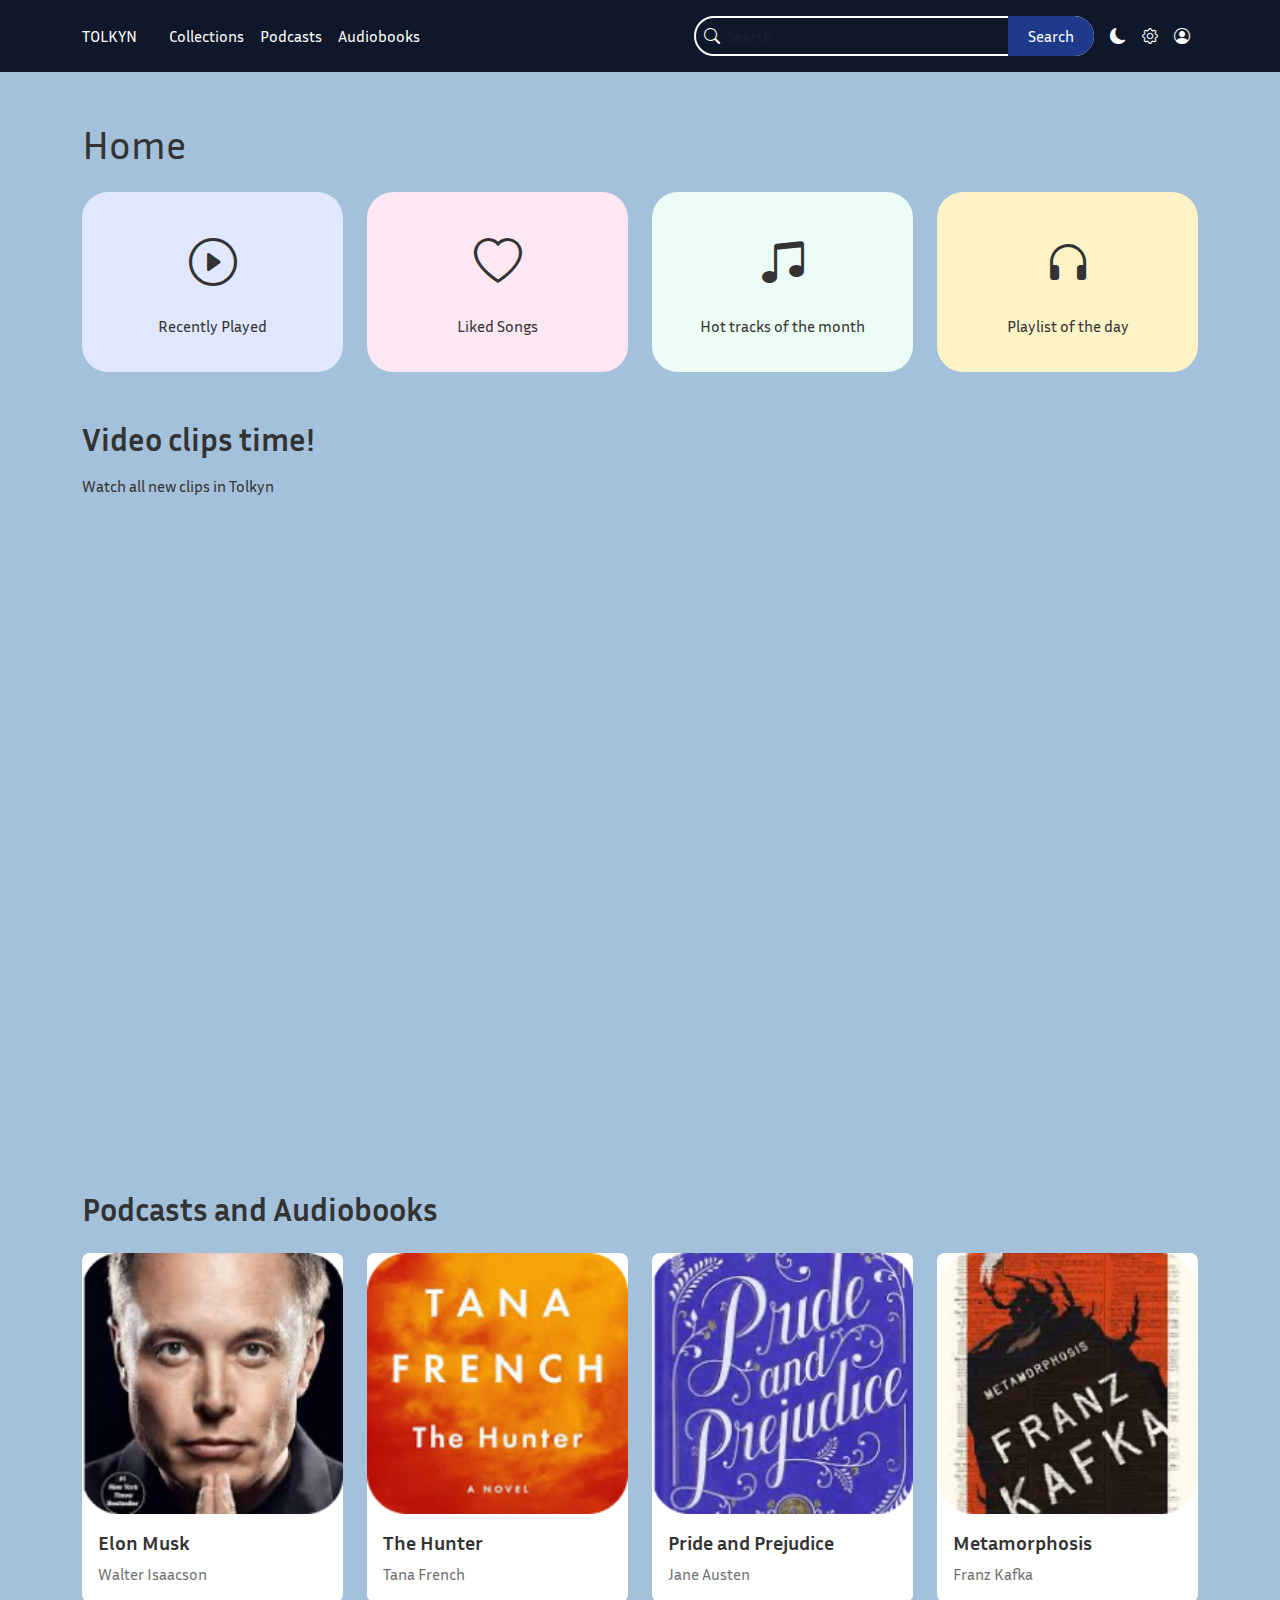
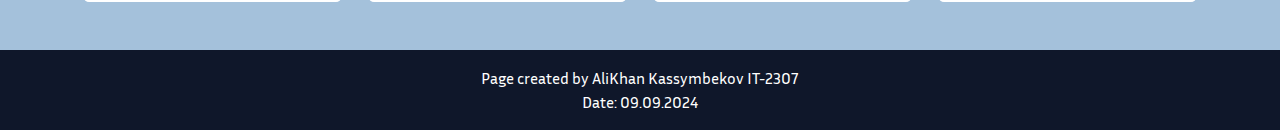
==== commit 0665da4e: "resolve some minor  bugs" ====
--- a/account.html
+++ b/account.html
@@ -22,10 +22,7 @@
                     </nav>
                 </div>
                 <div class="d-flex align-items-center">
-                    <div class="position-relative mx-2">
-                        <i class="bi bi-search search-icon text-white"></i>
-                        <input type="text" class="form-control bg-transparent text-white border-2 border-white rounded-pill" placeholder="Search..." style="padding-left: 30px;">
-                    </div>
+                    <a class="nav-link mx-2" href="#" id="darkModeToggle"><i class="bi bi-moon-fill text-white"></i></a>
                     <a class="nav-link mx-2" href="settings.html"><i class="bi bi-gear text-white"></i></a>
                     <a class="nav-link mx-2" href="account.html"><i class="bi bi-person-circle text-white"></i></a>
                 </div>
@@ -36,12 +33,8 @@
     <main class="container my-5">
         <div class="main-account">
             <h1 class="mb-4">Account</h1>
-            <div class="d-flex align-items-center mb-4">
-                <img class="account-photo me-3" src="images/accountmertay.jpg" alt="User Photo">
-                <div>
-                    <h2 class="account-name mb-0">Yeskapist</h2>
-                    <p class="account-email mb-0">yeskendir52@mail.com</p>
-                </div>
+            <div id="accountInfo">
+                <!-- Account information will be dynamically inserted here -->
             </div>
             <h3 class="mb-3">Account Settings</h3>
             <div class="d-flex flex-column gap-3">
@@ -60,6 +53,10 @@
                 <div class="mb-3">
                     <label for="email" class="form-label">Email</label>
                     <input type="email" class="form-control" id="email" required>
+                </div>
+                <div class="mb-3">
+                    <label for="age" class="form-label">Age</label>
+                    <input type="number" class="form-control" id="age" required>
                 </div>
                 <div class="mb-3">
                     <label for="password" class="form-label">New Password</label>
@@ -128,14 +125,12 @@
         </div>
     </div>
 
-    <button id="changeBackgroundBtn" class="btn btn-info position-fixed bottom-0 end-0 m-3">Change Background</button>
-
     <footer class="footer text-center py-3 mt-5">
         <p class="mb-0">Page created by Alikhan IT-2307</p>
         <p class="mb-0">Date: 09.09.2024</p>
     </footer>
 
     <script src="https://cdn.jsdelivr.net/npm/bootstrap@5.3.3/dist/js/bootstrap.bundle.min.js"></script>
-    <script src="account.js"></script>
+    <script src="account.js" ></script>
 </body>
 </html>--- a/account.css
+++ b/account.css
@@ -6,25 +6,36 @@
     --body-bg: #73a1bf;
     --header-footer-bg: #0F172A;
     --account-bg: rgba(255, 255, 255, 0.3);
+    --text-color: #333;
+    --card-bg: #FFFFFF;
 }
+
+.dark-mode {
+    --body-bg: #121212;
+    --header-footer-bg: #1E1E1E;
+    --account-bg: rgba(30, 30, 30, 0.7);
+    --text-color: #FFFFFF;
+    --tertiary-color: #2a2a2a;
+    --quaternary-color: #3a3a3a;
+    --card-bg: #1E1E1E;
+}
+
 body {
     font-family: 'Inria Sans', sans-serif;
     background-color: var(--body-bg);
-    color: #fff;
+    color: var(--text-color);
+    transition: background-color 0.3s, color 0.3s;
 }
+
 .header, .footer {
     background-color: var(--header-footer-bg);
     color: white;
 }
+
 .nav-link {
     color: white !important;
 }
-.search-icon {
-    position: absolute;
-    left: 10px;
-    top: 50%;
-    transform: translateY(-50%);
-}
+
 .main-account {
     max-width: 760px;
     margin: 3rem auto;
@@ -32,20 +43,24 @@
     background-color: var(--account-bg);
     border-radius: 20px;
 }
+
 .account-photo {
     width: 120px;
     height: 120px;
     border-radius: 50%;
     border: 3px solid white;
 }
+
 .account-name {
     font-size: 2rem;
     font-weight: bold;
 }
+
 .account-email {
     font-size: 1.2rem;
     color: #cccccc;
 }
+
 .setting-block {
     background-color: rgba(255, 255, 255, 0.1);
     padding: 15px;
@@ -53,27 +68,31 @@
     cursor: pointer;
     transition: background-color 0.3s;
 }
+
 .setting-block:hover {
     background-color: rgba(255, 255, 255, 0.2);
 }
+
 .faq-item {
     margin-bottom: 1rem;
 }
+
 .faq-question {
     background-color: var(--tertiary-color);
-    color: #333;
+    color: var(--text-color);
     padding: 1rem;
     border-radius: 5px;
     cursor: pointer;
 }
+
 .faq-answer {
     background-color: var(--quaternary-color);
-    color: #333;
+    color: var(--text-color);
     padding: 1rem;
     border-radius: 0 0 5px 5px;
     display: none;
 }
-/*contact popup window*/
+
 .popup {
     display: none;
     position: fixed;
@@ -86,16 +105,18 @@
     align-items: center;
     z-index: 1000;
 }
+
 .popup-content {
-    background-color: #ffffff;
+    background-color: var(--account-bg);
     padding: 2rem;
     border-radius: 15px;
     max-width: 500px;
     width: 90%;
     box-shadow: 0 4px 20px rgba(0, 0, 0, 0.15);
     position: relative;
-    color: #333;
+    color: var(--text-color);
 }
+
 .close-popup {
     position: absolute;
     top: 15px;
@@ -105,28 +126,36 @@
     cursor: pointer;
     transition: color 0.3s;
 }
+
 .close-popup:hover {
-    color: #333;
+    color: var(--text-color);
 }
+
 .popup h2 {
     margin-bottom: 1.5rem;
     color: var(--primary-color);
     font-weight: 700;
 }
+
 .form-label {
     font-weight: 600;
-    color: #555;
+    color: var(--text-color);
 }
+
 .form-control {
     border: 1px solid #ddd;
     border-radius: 8px;
     padding: 12px;
     transition: border-color 0.3s, box-shadow 0.3s;
+    background-color: var(--tertiary-color);
+    color: var(--text-color);
 }
+
 .form-control:focus {
     border-color: var(--primary-color);
     box-shadow: 0 0 0 0.2rem rgba(30, 58, 138, 0.25);
 }
+
 .btn-primary {
     background-color: var(--primary-color);
     border: none;
@@ -134,9 +163,11 @@
     font-weight: 600;
     transition: background-color 0.3s;
 }
+
 .btn-primary:hover {
     background-color: #2a4caf;
 }
+
 .success-message {
     display: none;
     background-color: #d4edda;
@@ -146,10 +177,12 @@
     margin-top: 20px;
     text-align: center;
 }
+
 @keyframes fadeIn {
     from { opacity: 0; transform: translateY(-20px); }
     to { opacity: 1; transform: translateY(0); }
 }
+
 .popup-content {
     animation: fadeIn 0.3s ease-out;
 }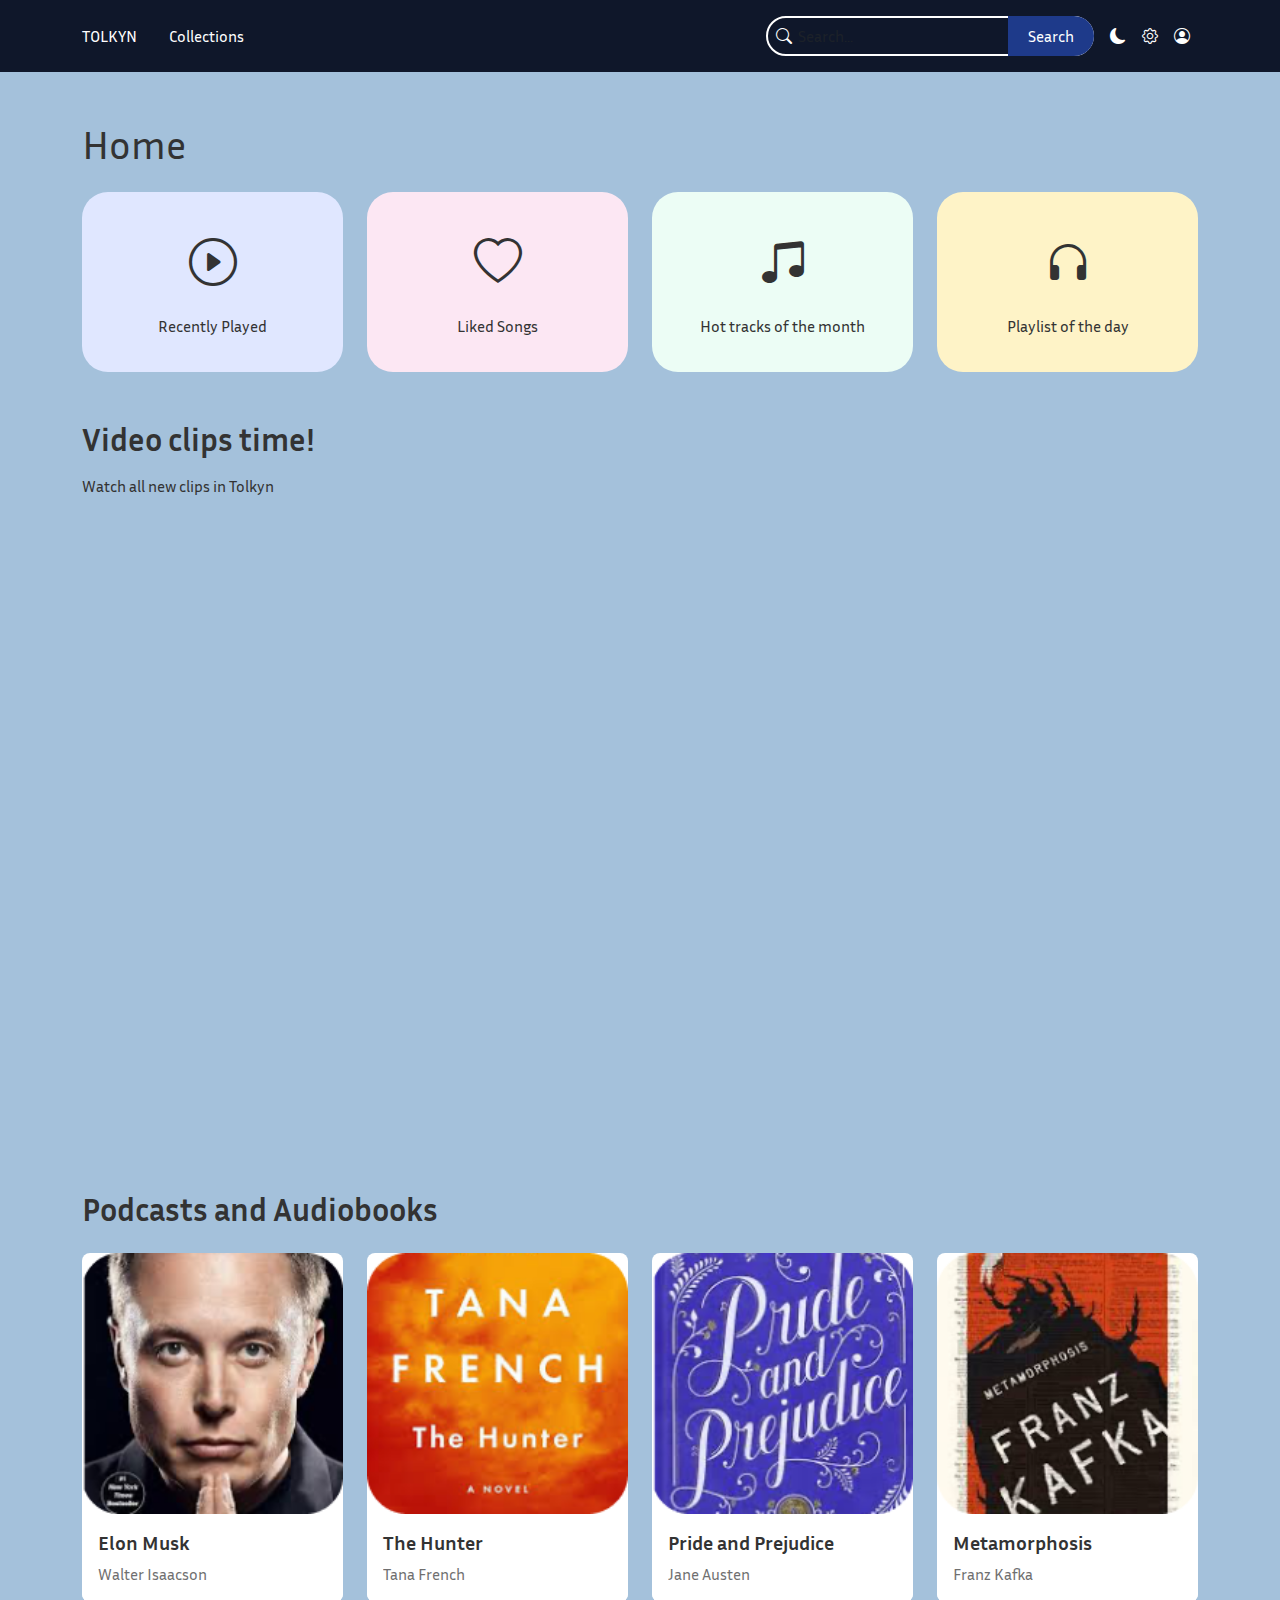
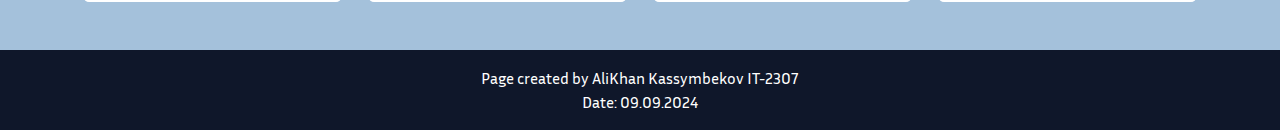
==== commit 496ad800: "fix some changes reletad to blacktheme and login" ====
--- a/account.html
+++ b/account.html
@@ -16,13 +16,11 @@
                 <div class="d-flex align-items-center">
                     <a class="navbar-brand text-white me-4" href="home.html">TOLKYN</a>
                     <nav class="d-flex">
-                        <a class="nav-link mx-2" href="updateInFuture/collections.html">Collections</a>
-                        <a class="nav-link mx-2" href="updateInFuture/podcasts.html">Podcasts</a>
-                        <a class="nav-link mx-2" href="updateInFuture/audiobooks.html">Audiobooks</a>
+                        <a class="nav-link mx-2" href="collections.html" data-translate="collections">Collections</a>
                     </nav>
                 </div>
                 <div class="d-flex align-items-center">
-                    <a class="nav-link mx-2" href="#" id="darkModeToggle"><i class="bi bi-moon-fill text-white"></i></a>
+                    <a class="nav-link mx-2" href="#" id="themeToggle"><i class="bi bi-moon-fill text-white"></i></a>
                     <a class="nav-link mx-2" href="settings.html"><i class="bi bi-gear text-white"></i></a>
                     <a class="nav-link mx-2" href="account.html"><i class="bi bi-person-circle text-white"></i></a>
                 </div>
@@ -32,105 +30,110 @@
 
     <main class="container my-5">
         <div class="main-account">
-            <h1 class="mb-4">Account</h1>
+            <h1 class="mb-4" data-translate="account">Account</h1>
             <div id="accountInfo">
                 <!-- Account information will be dynamically inserted here -->
             </div>
-            <h3 class="mb-3">Account Settings</h3>
+            <h3 class="mb-3" data-translate="accountSettings">Account Settings</h3>
             <div class="d-flex flex-column gap-3">
-                <div class="setting-block">Manage your subscription</div>
-                <div class="setting-block">Edit your profile</div>
-                <div class="setting-block">Recovery playlists</div>
-                <div class="setting-block">Sign out</div>
+                <div class="setting-block" id="editProfileBtn" data-translate="editProfile">Edit your profile</div>
+                <div class="setting-block" id="signOutBtn" data-translate="signOut">Sign out</div>
             </div>
 
-            <h3 class="mt-5 mb-3">Update Profile</h3>
-            <form id="profileForm" class="mb-5">
-                <div class="mb-3">
-                    <label for="name" class="form-label">Name</label>
-                    <input type="text" class="form-control" id="name" required>
-                </div>
-                <div class="mb-3">
-                    <label for="email" class="form-label">Email</label>
-                    <input type="email" class="form-control" id="email" required>
-                </div>
-                <div class="mb-3">
-                    <label for="age" class="form-label">Age</label>
-                    <input type="number" class="form-control" id="age" required>
-                </div>
-                <div class="mb-3">
-                    <label for="password" class="form-label">New Password</label>
-                    <input type="password" class="form-control" id="password" minlength="8">
-                </div>
-                <div class="mb-3">
-                    <label for="confirmPassword" class="form-label">Confirm New Password</label>
-                    <input type="password" class="form-control" id="confirmPassword">
-                </div>
-                <button type="submit" class="btn btn-primary">Update Profile</button>
-            </form>
+            <div id="updateProfileSection" style="display: none;">
+                <h3 class="mt-5 mb-3" data-translate="updateProfile">Update Profile</h3>
+                <form id="profileForm" class="mb-5">
+                    <div class="mb-3">
+                        <label for="name" class="form-label" data-translate="name">Name</label>
+                        <input type="text" class="form-control" id="name" required>
+                    </div>
+                    <div class="mb-3">
+                        <label for="surname" class="form-label" data-translate="surname">Surname</label>
+                        <input type="text" class="form-control" id="surname" required>
+                    </div>
+                    <div class="mb-3">
+                        <label for="email" class="form-label" data-translate="email">Email</label>
+                        <input type="email" class="form-control" id="email" required>
+                    </div>
+                    <div class="mb-3">
+                        <label for="age" class="form-label" data-translate="age">Age</label>
+                        <input type="number" class="form-control" id="age" required>
+                    </div>
+                    <div class="mb-3">
+                        <label for="password" class="form-label" data-translate="newPassword">New Password</label>
+                        <input type="password" class="form-control" id="password" minlength="8">
+                    </div>
+                    <div class="mb-3">
+                        <label for="confirmPassword" class="form-label" data-translate="confirmNewPassword">Confirm New Password</label>
+                        <input type="password" class="form-control" id="confirmPassword">
+                    </div>
+                    <button type="submit" class="btn btn-primary" data-translate="updateProfile">Update Profile</button>
+                </form>
+            </div>
 
-            <h3 class="mb-3">Frequently Asked Questions</h3>
+            <h3 class="mb-3" data-translate="faq">Frequently Asked Questions</h3>
             <div id="faqAccordion">
                 <div class="faq-item">
-                    <div class="faq-question">How do I change my password?</div>
-                    <div class="faq-answer">To change your password, go to your account settings and select "Change Password". Follow the prompts to enter your current password and set a new one.</div>
+                    <div class="faq-question" data-translate="faqQuestion1">How do I change my password?</div>
+                    <div class="faq-answer" data-translate="faqAnswer1">To change your password, go to your account settings and select "Change Password". Follow the prompts to enter your current password and set a new one.</div>
                 </div>
                 <div class="faq-item">
-                    <div class="faq-question">Can I download music for offline listening?</div>
-                    <div class="faq-answer">Yes, premium subscribers can download music for offline listening. Look for the download icon next to songs, albums, or playlists.</div>
+                    <div class="faq-question" data-translate="faqQuestion2">Can I download music for offline listening?</div>
+                    <div class="faq-answer" data-translate="faqAnswer2">Yes, premium subscribers can download music for offline listening. Look for the download icon next to songs, albums, or playlists.</div>
                 </div>
                 <div class="faq-item">
-                    <div class="faq-question">How do I cancel my subscription?</div>
-                    <div class="faq-answer">Nah uh.<br>You stay with us little one. Forever.</div>
+                    <div class="faq-question" data-translate="faqQuestion3">How do I cancel my subscription?</div>
+                    <div class="faq-answer" data-translate="faqAnswer3">Nah uh.<br>You stay with us little one. Forever.</div>
                 </div>
             </div>
 
-            <button id="showPopupBtn" class="btn btn-secondary mt-4">Contact Support</button>
+            <button id="showPopupBtn" class="btn btn-secondary mt-4" data-translate="contactSupport">Contact Support</button>
         </div>
     </main>
 
     <div id="contactPopup" class="popup">
         <div class="popup-content">
             <span class="close-popup">&times;</span>
-            <h2>Contact Support</h2>
+            <h2 data-translate="contactSupport">Contact Support</h2>
             <form id="contactForm">
                 <div class="mb-3">
-                    <label for="contactName" class="form-label">Name</label>
+                    <label for="contactName" class="form-label" data-translate="name">Name</label>
                     <input type="text" class="form-control" id="contactName" required>
                 </div>
                 <div class="mb-3">
-                    <label for="contactEmail" class="form-label">Email</label>
+                    <label for="contactEmail" class="form-label" data-translate="email">Email</label>
                     <input type="email" class="form-control" id="contactEmail" required>
                 </div>
                 <div class="mb-3">
-                    <label for="contactSubject" class="form-label">Subject</label>
+                    <label for="contactSubject" class="form-label" data-translate="subject">Subject</label>
                     <select class="form-control" id="contactSubject" required>
-                        <option value="">Select a subject</option>
-                        <option value="account">Account Issues</option>
-                        <option value="billing">Billing Inquiries</option>
-                        <option value="technical">Technical Support</option>
-                        <option value="feedback">Feedback</option>
-                        <option value="other">Other</option>
+                        <option value="" data-translate="selectSubject">Select a subject</option>
+                        <option value="account" data-translate="accountIssues">Account Issues</option>
+                        <option value="billing" data-translate="billingInquiries">Billing Inquiries</option>
+                        <option value="technical" data-translate="technicalSupport">Technical Support</option>
+                        <option value="feedback" data-translate="feedback">Feedback</option>
+                        <option value="other" data-translate="other">Other</option>
                     </select>
                 </div>
                 <div class="mb-3">
-                    <label for="contactMessage" class="form-label">Message</label>
+                    <label for="contactMessage" class="form-label" data-translate="message">Message</label>
                     <textarea class="form-control" id="contactMessage" rows="4" required></textarea>
                 </div>
-                <button type="submit" class="btn btn-primary w-100">Send Message</button>
+                <button type="submit" class="btn btn-primary w-100" data-translate="sendMessage">Send Message</button>
             </form>
-            <div id="successMessage" class="success-message">
+            <div id="successMessage" class="success-message" data-translate="successMessage">
                 Your message has been sent successfully. We'll get back to you soon!
             </div>
         </div>
     </div>
 
     <footer class="footer text-center py-3 mt-5">
-        <p class="mb-0">Page created by Alikhan IT-2307</p>
-        <p class="mb-0">Date: 09.09.2024</p>
+        <p class="mb-0" data-translate="footer">Page created by Merekeyev Mertay IT-2307</p>
+        <p class="mb-0"><span data-translate="date">Date:</span> <span id="currentDate"></span></p>
     </footer>
 
     <script src="https://cdn.jsdelivr.net/npm/bootstrap@5.3.3/dist/js/bootstrap.bundle.min.js"></script>
-    <script src="account.js" ></script>
+    
+    <script src="account.js"></script>
 </body>
 </html>--- a/account.css
+++ b/account.css
@@ -185,4 +185,24 @@
 
 .popup-content {
     animation: fadeIn 0.3s ease-out;
+}
+
+@media (max-width: 768px) {
+    .main-account {
+        margin: 1rem auto;
+        padding: 1rem;
+    }
+
+    .account-photo {
+        width: 80px;
+        height: 80px;
+    }
+
+    .account-name {
+        font-size: 1.5rem;
+    }
+
+    .account-email {
+        font-size: 1rem;
+    }
 }